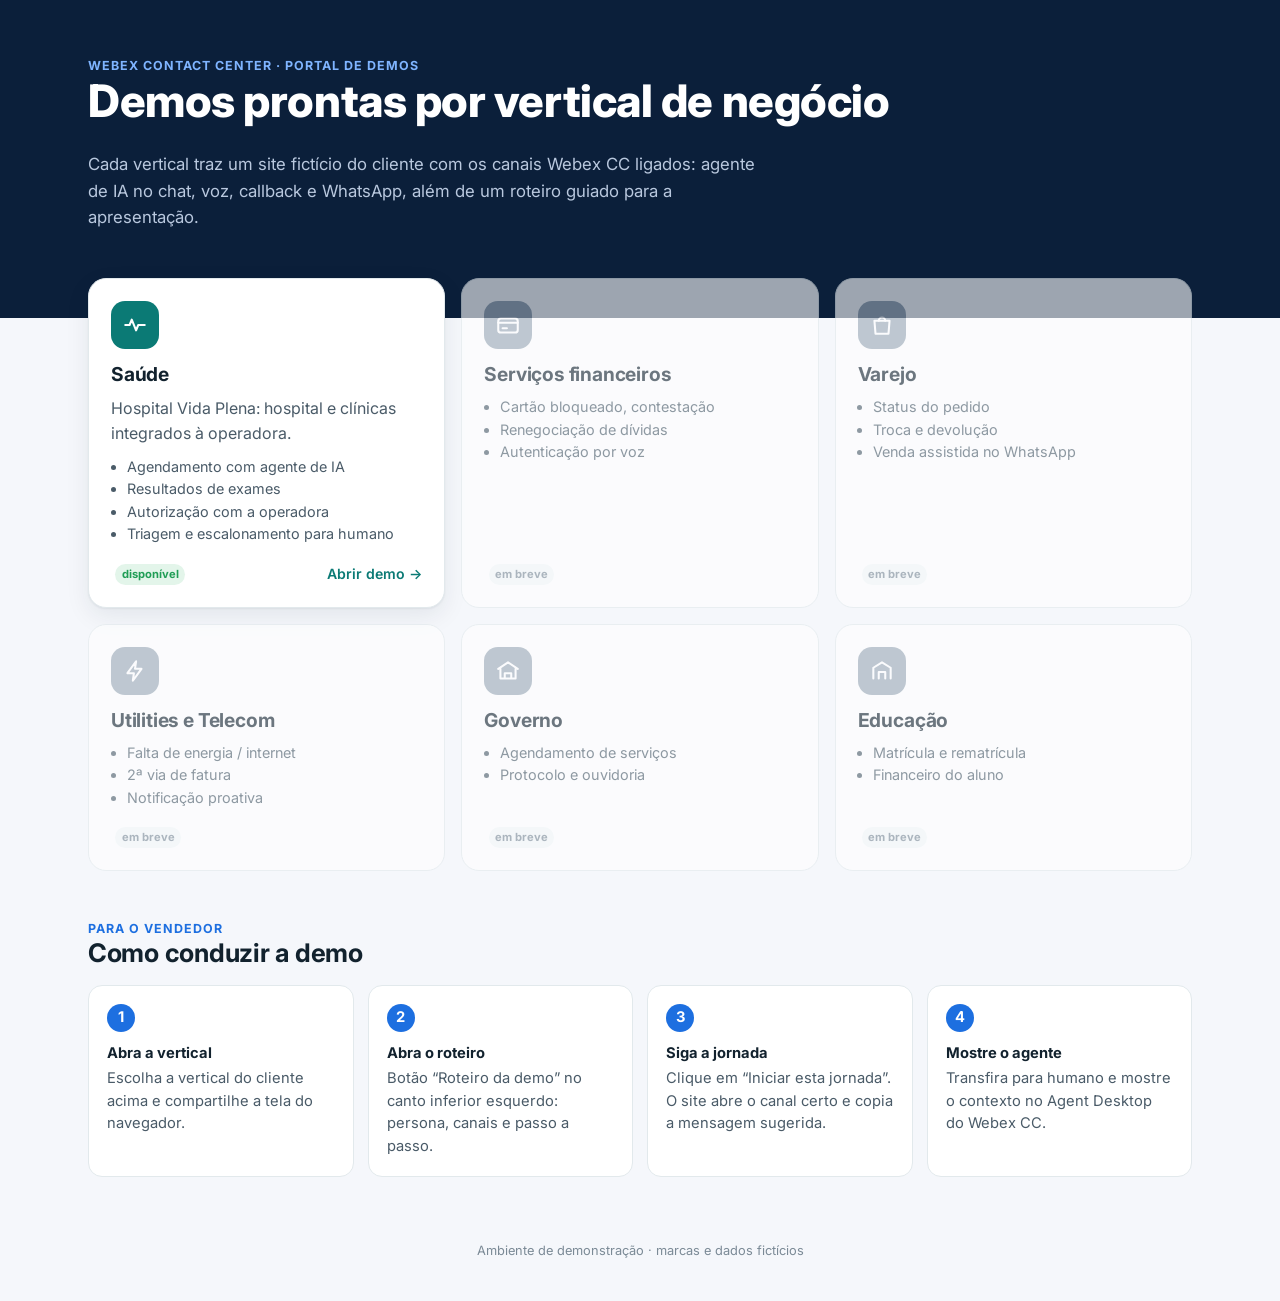
==== index.html @ d92956d3 "Portal de demos Webex CC: hub de verticais + vertical Saúde Co-Authored-By: Claude Opus 5.5 <noreply" ====
<!doctype html>
<html lang="pt-BR">
<head>
  <meta charset="utf-8">
  <meta name="viewport" content="width=device-width, initial-scale=1">
  <title>Demo Hub Contact Center</title>
  <meta name="robots" content="noindex">
  <link rel="preconnect" href="https://fonts.googleapis.com">
  <link rel="stylesheet" href="https://fonts.googleapis.com/css2?family=Inter:wght@400;500;600;700;800&display=swap">
  <link rel="stylesheet" href="assets/css/base.css">
  <style>
    :root { --brand: #1d6fe0; --brand-2: #0b1f3a; }
    body { background: #f5f7fb; }
    .hub-hero { background: var(--brand-2); color: #fff; padding: 56px 0 72px; }
    .hub-hero .eyebrow { color: #7fb4ff; }
    .hub-hero h1 { font-size: clamp(1.9rem, 4.5vw, 2.8rem); font-weight: 800; max-width: 18em; }
    .hub-hero p { color: #b9c8de; max-width: 40em; font-size: 1.05rem; }
    .grid { display: grid; gap: 16px; margin-top: -40px; grid-template-columns: 1fr; }
    @media (min-width: 640px) { .grid { grid-template-columns: 1fr 1fr; } }
    @media (min-width: 1000px) { .grid { grid-template-columns: repeat(3, 1fr); } }
    .vcard {
      background: #fff; border-radius: 18px; padding: 22px; border: 1px solid var(--line);
      box-shadow: var(--shadow); text-decoration: none; color: inherit; display: flex; flex-direction: column; gap: 10px;
      transition: transform .15s, border-color .15s;
    }
    a.vcard:hover { transform: translateY(-3px); border-color: var(--vc, var(--brand)); }
    .vcard .vi { width: 48px; height: 48px; border-radius: 14px; display: grid; place-items: center; color: #fff; background: var(--vc, var(--brand)); }
    .vcard .vi svg { width: 26px; height: 26px; }
    .vcard h2 { font-size: 1.2rem; margin: 4px 0 0; }
    .vcard ul { margin: 0; padding-left: 1.1em; color: var(--ink-2); font-size: .9rem; }
    .vcard .foot { margin-top: auto; padding-top: 8px; display: flex; justify-content: space-between; align-items: center; font-size: .88rem; font-weight: 600; color: var(--vc, var(--brand)); }
    .vcard.soon { opacity: .6; box-shadow: none; }
    .vcard.soon .vi { background: #9aa8b6; }
    .howto { margin: 48px auto 64px; }
    .steps { display: grid; gap: 14px; grid-template-columns: 1fr; counter-reset: s; }
    @media (min-width: 800px) { .steps { grid-template-columns: repeat(4, 1fr); } }
    .steps li { list-style: none; background: #fff; border: 1px solid var(--line); border-radius: 14px; padding: 18px; font-size: .92rem; color: var(--ink-2); }
    .steps li::before { counter-increment: s; content: counter(s); display: grid; place-items: center; width: 28px; height: 28px; border-radius: 50%; background: var(--brand); color: #fff; font-weight: 700; margin-bottom: 10px; }
    .steps b { color: var(--ink); display: block; margin-bottom: 2px; }
    .steps { padding: 0; }
    footer { text-align: center; font-size: .8rem; color: var(--ink-3); padding: 0 16px 40px; }
  </style>
</head>
<body>
  <header class="hub-hero">
    <div class="wrap">
      <div class="eyebrow">Webex Contact Center · Portal de demos</div>
      <h1>Demos prontas por vertical de negócio</h1>
      <p>Cada vertical traz um site fictício do cliente com os canais Webex CC ligados: agente de IA no chat, voz, callback e WhatsApp, além de um roteiro guiado para a apresentação.</p>
    </div>
  </header>

  <main class="wrap">
    <section class="grid">
      <a class="vcard" href="saude/" style="--vc:#0b7a75">
        <span class="vi"><svg viewBox="0 0 24 24" fill="none" stroke="currentColor" stroke-width="1.9" stroke-linecap="round" stroke-linejoin="round"><path d="M3 12h4l2-5 4 10 2-5h6"/></svg></span>
        <h2>Saúde</h2>
        <p class="muted" style="margin:0">Hospital Vida Plena: hospital e clínicas integrados à operadora.</p>
        <ul>
          <li>Agendamento com agente de IA</li>
          <li>Resultados de exames</li>
          <li>Autorização com a operadora</li>
          <li>Triagem e escalonamento para humano</li>
        </ul>
        <div class="foot"><span class="badge ok">disponível</span><span>Abrir demo →</span></div>
      </a>

      <div class="vcard soon">
        <span class="vi"><svg viewBox="0 0 24 24" fill="none" stroke="currentColor" stroke-width="1.9" stroke-linecap="round" stroke-linejoin="round"><rect x="3" y="6" width="18" height="13" rx="2.5"/><path d="M3 10h18M7 15h4"/></svg></span>
        <h2>Serviços financeiros</h2>
        <ul><li>Cartão bloqueado, contestação</li><li>Renegociação de dívidas</li><li>Autenticação por voz</li></ul>
        <div class="foot"><span class="badge">em breve</span></div>
      </div>

      <div class="vcard soon">
        <span class="vi"><svg viewBox="0 0 24 24" fill="none" stroke="currentColor" stroke-width="1.9" stroke-linecap="round" stroke-linejoin="round"><path d="M5 8h14l-1 12H6Z"/><path d="M9 8a3 3 0 0 1 6 0"/></svg></span>
        <h2>Varejo</h2>
        <ul><li>Status do pedido</li><li>Troca e devolução</li><li>Venda assistida no WhatsApp</li></ul>
        <div class="foot"><span class="badge">em breve</span></div>
      </div>

      <div class="vcard soon">
        <span class="vi"><svg viewBox="0 0 24 24" fill="none" stroke="currentColor" stroke-width="1.9" stroke-linecap="round" stroke-linejoin="round"><path d="M13 3 5 14h6l-1 7 8-11h-6Z"/></svg></span>
        <h2>Utilities e Telecom</h2>
        <ul><li>Falta de energia / internet</li><li>2ª via de fatura</li><li>Notificação proativa</li></ul>
        <div class="foot"><span class="badge">em breve</span></div>
      </div>

      <div class="vcard soon">
        <span class="vi"><svg viewBox="0 0 24 24" fill="none" stroke="currentColor" stroke-width="1.9" stroke-linecap="round" stroke-linejoin="round"><path d="M3 10 12 4l9 6M5 10v9h14v-9M9 19v-5h6v5"/></svg></span>
        <h2>Governo</h2>
        <ul><li>Agendamento de serviços</li><li>Protocolo e ouvidoria</li></ul>
        <div class="foot"><span class="badge">em breve</span></div>
      </div>

      <div class="vcard soon">
        <span class="vi"><svg viewBox="0 0 24 24" fill="none" stroke="currentColor" stroke-width="1.9" stroke-linecap="round" stroke-linejoin="round"><path d="M4 19V9l8-5 8 5v10"/><path d="M9 19v-6h6v6"/></svg></span>
        <h2>Educação</h2>
        <ul><li>Matrícula e rematrícula</li><li>Financeiro do aluno</li></ul>
        <div class="foot"><span class="badge">em breve</span></div>
      </div>
    </section>

    <section class="howto">
      <div class="eyebrow">Para o vendedor</div>
      <h2 style="font-size:1.6rem">Como conduzir a demo</h2>
      <ol class="steps">
        <li><b>Abra a vertical</b>Escolha a vertical do cliente acima e compartilhe a tela do navegador.</li>
        <li><b>Abra o roteiro</b>Botão “Roteiro da demo” no canto inferior esquerdo: persona, canais e passo a passo.</li>
        <li><b>Siga a jornada</b>Clique em “Iniciar esta jornada”. O site abre o canal certo e copia a mensagem sugerida.</li>
        <li><b>Mostre o agente</b>Transfira para humano e mostre o contexto no Agent Desktop do Webex CC.</li>
      </ol>
    </section>
  </main>
  <footer>Ambiente de demonstração · marcas e dados fictícios</footer>
</body>
</html>
---- assets/css/base.css ----
/* ==========================================================
   Base compartilhada do Demo Hub — tokens, componentes, kit
   Cada vertical sobrescreve --brand / --brand-2 / --accent
   ========================================================== */
:root {
  --brand: #0b7a75;
  --brand-2: #0e4f8a;
  --accent: #f2a541;
  --ink: #12222e;
  --ink-2: #4a5b68;
  --ink-3: #7b8a96;
  --bg: #ffffff;
  --bg-soft: #f4f8f9;
  --line: #e2e9ec;
  --ok: #1f9d55;
  --warn: #c77700;
  --danger: #c93636;
  --radius: 14px;
  --radius-sm: 9px;
  --shadow: 0 1px 2px rgba(18, 34, 46, .06), 0 8px 24px rgba(18, 34, 46, .08);
  --font: "Inter", system-ui, -apple-system, "Segoe UI", Roboto, sans-serif;
}

* { box-sizing: border-box; }
html { scroll-behavior: smooth; }
body {
  margin: 0;
  font-family: var(--font);
  color: var(--ink);
  background: var(--bg);
  line-height: 1.55;
  -webkit-font-smoothing: antialiased;
}
img, svg { display: block; max-width: 100%; }
a { color: var(--brand-2); }
h1, h2, h3 { line-height: 1.2; margin: 0 0 .5em; letter-spacing: -.01em; }
p { margin: 0 0 1em; }

.wrap { width: 100%; max-width: 1160px; margin: 0 auto; padding: 0 16px; }
@media (min-width: 720px) { .wrap { padding: 0 28px; } }

.eyebrow {
  font-size: .78rem; font-weight: 700; letter-spacing: .08em;
  text-transform: uppercase; color: var(--brand);
}
.muted { color: var(--ink-2); }

/* ---------- Botões ---------- */
.btn {
  display: inline-flex; align-items: center; justify-content: center; gap: .5em;
  font: inherit; font-weight: 600; font-size: .95rem;
  padding: .72em 1.15em; border-radius: 999px; border: 1.5px solid transparent;
  cursor: pointer; text-decoration: none; transition: transform .12s, box-shadow .12s, background .12s;
  white-space: nowrap;
}
.btn svg { width: 1.15em; height: 1.15em; flex: none; }
.btn:active { transform: translateY(1px); }
.btn-primary { background: var(--brand); color: #fff; }
.btn-primary:hover { box-shadow: 0 6px 18px color-mix(in srgb, var(--brand) 35%, transparent); }
.btn-secondary { background: #fff; color: var(--brand); border-color: color-mix(in srgb, var(--brand) 35%, #fff); }
.btn-secondary:hover { background: color-mix(in srgb, var(--brand) 6%, #fff); }
.btn-ghost { background: transparent; color: inherit; border-color: currentColor; }
.btn-sm { font-size: .85rem; padding: .5em .9em; }
.btn[disabled], .btn.is-disabled { opacity: .45; cursor: not-allowed; }

/* ---------- Formulários ---------- */
.field { display: grid; gap: .35em; margin-bottom: .9em; }
.field label { font-size: .85rem; font-weight: 600; color: var(--ink-2); }
.field input, .field select, .field textarea {
  font: inherit; padding: .7em .85em; border-radius: var(--radius-sm);
  border: 1.5px solid var(--line); background: #fff; color: var(--ink); width: 100%;
}
.field input:focus, .field select:focus, .field textarea:focus {
  outline: none; border-color: var(--brand);
  box-shadow: 0 0 0 3px color-mix(in srgb, var(--brand) 18%, transparent);
}
.form-row { display: grid; gap: 0 14px; }
@media (min-width: 560px) { .form-row { grid-template-columns: 1fr 1fr; } }

/* ---------- Modal ---------- */
.modal-backdrop {
  position: fixed; inset: 0; background: rgba(10, 22, 30, .55);
  display: none; align-items: flex-end; justify-content: center; z-index: 1000; padding: 0;
}
.modal-backdrop.open { display: flex; }
@media (min-width: 640px) { .modal-backdrop { align-items: center; padding: 24px; } }
.modal {
  background: #fff; width: 100%; max-width: 560px; max-height: 92vh; overflow: auto;
  border-radius: 18px 18px 0 0; padding: 22px 18px 24px; box-shadow: var(--shadow);
  animation: rise .18s ease-out;
}
@media (min-width: 640px) { .modal { border-radius: 18px; padding: 26px 28px; } }
@keyframes rise { from { transform: translateY(16px); } to { transform: none; } }
.modal-head { display: flex; align-items: flex-start; justify-content: space-between; gap: 12px; margin-bottom: 14px; }
.modal-head h3 { margin: 0; font-size: 1.2rem; }
.icon-btn {
  background: var(--bg-soft); border: 0; width: 36px; height: 36px; border-radius: 50%;
  display: grid; place-items: center; cursor: pointer; color: var(--ink-2); flex: none;
}
.icon-btn svg { width: 18px; height: 18px; }

/* Lista de canais dentro do modal */
.channel-list { display: grid; gap: 10px; }
.channel {
  display: flex; align-items: center; gap: 14px; text-align: left; width: 100%;
  font: inherit; color: inherit; background: #fff; cursor: pointer;
  border: 1.5px solid var(--line); border-radius: var(--radius); padding: 14px 16px;
  transition: border-color .12s, background .12s;
}
.channel:hover:not(.is-disabled) { border-color: var(--brand); background: color-mix(in srgb, var(--brand) 4%, #fff); }
.channel .ch-ico {
  width: 42px; height: 42px; border-radius: 12px; display: grid; place-items: center; flex: none;
  background: color-mix(in srgb, var(--brand) 12%, #fff); color: var(--brand);
}
.channel .ch-ico svg { width: 22px; height: 22px; }
.channel strong { display: block; font-size: .98rem; }
.channel small { color: var(--ink-3); font-size: .82rem; }
.channel.is-disabled { opacity: .55; cursor: not-allowed; }
.badge {
  display: inline-block; font-size: .7rem; font-weight: 700; padding: .15em .55em; border-radius: 999px;
  background: var(--bg-soft); color: var(--ink-3); margin-left: .4em; vertical-align: middle;
}
.badge.ok { background: #e3f5ea; color: var(--ok); }
.badge.warn { background: #fdf1de; color: var(--warn); }

.qr-box { display: grid; gap: 14px; justify-items: center; text-align: center; padding: 6px 0; }
.qr-box .qr { padding: 10px; background: #fff; border: 1px solid var(--line); border-radius: 12px; }
.big-number { font-size: 1.6rem; font-weight: 800; letter-spacing: .01em; color: var(--brand-2); }
.back-link { background: none; border: 0; color: var(--brand); font: inherit; font-weight: 600; cursor: pointer; padding: 0; margin-bottom: 12px; }

/* ---------- Toast ---------- */
.toast-stack { position: fixed; right: 16px; left: 16px; bottom: 16px; display: grid; gap: 8px; z-index: 1200; pointer-events: none; }
@media (min-width: 640px) { .toast-stack { left: auto; width: 380px; } }
.toast {
  background: var(--ink); color: #fff; padding: 12px 16px; border-radius: 12px; font-size: .9rem;
  box-shadow: var(--shadow); animation: rise .18s ease-out; pointer-events: auto;
  border-left: 4px solid var(--brand);
}
.toast.warn { border-left-color: var(--accent); }
.toast.err { border-left-color: var(--danger); }

/* ---------- Painel do vendedor (Modo demo) ---------- */
.demo-launcher {
  position: fixed; left: 16px; bottom: 16px; z-index: 900;
  background: var(--ink); color: #fff; border: 0; border-radius: 999px;
  padding: .65em 1.05em; font: inherit; font-weight: 600; font-size: .85rem; cursor: pointer;
  display: inline-flex; align-items: center; gap: .5em; box-shadow: var(--shadow);
}
.demo-launcher svg { width: 16px; height: 16px; }
.demo-launcher.hidden { display: none; }
.drawer {
  position: fixed; top: 0; left: 0; bottom: 0; width: min(420px, 100%); background: #fff; z-index: 1100;
  transform: translateX(-100%); transition: transform .22s ease; box-shadow: var(--shadow);
  display: flex; flex-direction: column;
}
.drawer.open { transform: none; }
.drawer-head { padding: 18px 18px 12px; border-bottom: 1px solid var(--line); display: flex; justify-content: space-between; align-items: center; gap: 12px; }
.drawer-head h3 { margin: 0; font-size: 1.05rem; }
.drawer-body { padding: 16px 18px 40px; overflow: auto; flex: 1; }
.drawer h4 { font-size: .78rem; text-transform: uppercase; letter-spacing: .08em; color: var(--ink-3); margin: 18px 0 8px; }
.kv { display: grid; grid-template-columns: auto 1fr auto; gap: 6px 10px; align-items: center; font-size: .9rem; }
.kv dt { color: var(--ink-3); }
.kv dd { margin: 0; font-weight: 600; word-break: break-word; }
.copy { background: var(--bg-soft); border: 0; border-radius: 6px; font: inherit; font-size: .75rem; padding: .25em .55em; cursor: pointer; color: var(--ink-2); }
.status-list { list-style: none; padding: 0; margin: 0; display: grid; gap: 6px; font-size: .9rem; }
.status-list li { display: flex; justify-content: space-between; gap: 8px; }
details.script { border: 1px solid var(--line); border-radius: 10px; margin-bottom: 8px; }
details.script summary { cursor: pointer; padding: 10px 12px; font-weight: 600; font-size: .92rem; }
details.script ol { margin: 0; padding: 0 14px 12px 34px; font-size: .88rem; color: var(--ink-2); }
details.script ol li { margin-bottom: 6px; }
details.script .say { display: block; margin-top: 3px; background: var(--bg-soft); border-radius: 6px; padding: 4px 8px; color: var(--ink); font-style: italic; }
details.script .actions { padding: 0 12px 12px; }
.hint { font-size: .8rem; color: var(--ink-3); }
kbd { font: inherit; font-size: .75rem; background: var(--bg-soft); border: 1px solid var(--line); border-radius: 4px; padding: 0 .35em; }

.callback-ok { text-align: center; padding: 10px 0; }
.callback-ok .tick { width: 56px; height: 56px; border-radius: 50%; background: #e3f5ea; color: var(--ok); display: grid; place-items: center; margin: 0 auto 10px; }
.callback-ok .tick svg { width: 28px; height: 28px; }

/* Destaque no launcher do widget de chat */
.chat-pulse { outline: 3px solid var(--accent) !important; outline-offset: 4px; border-radius: 50%; }
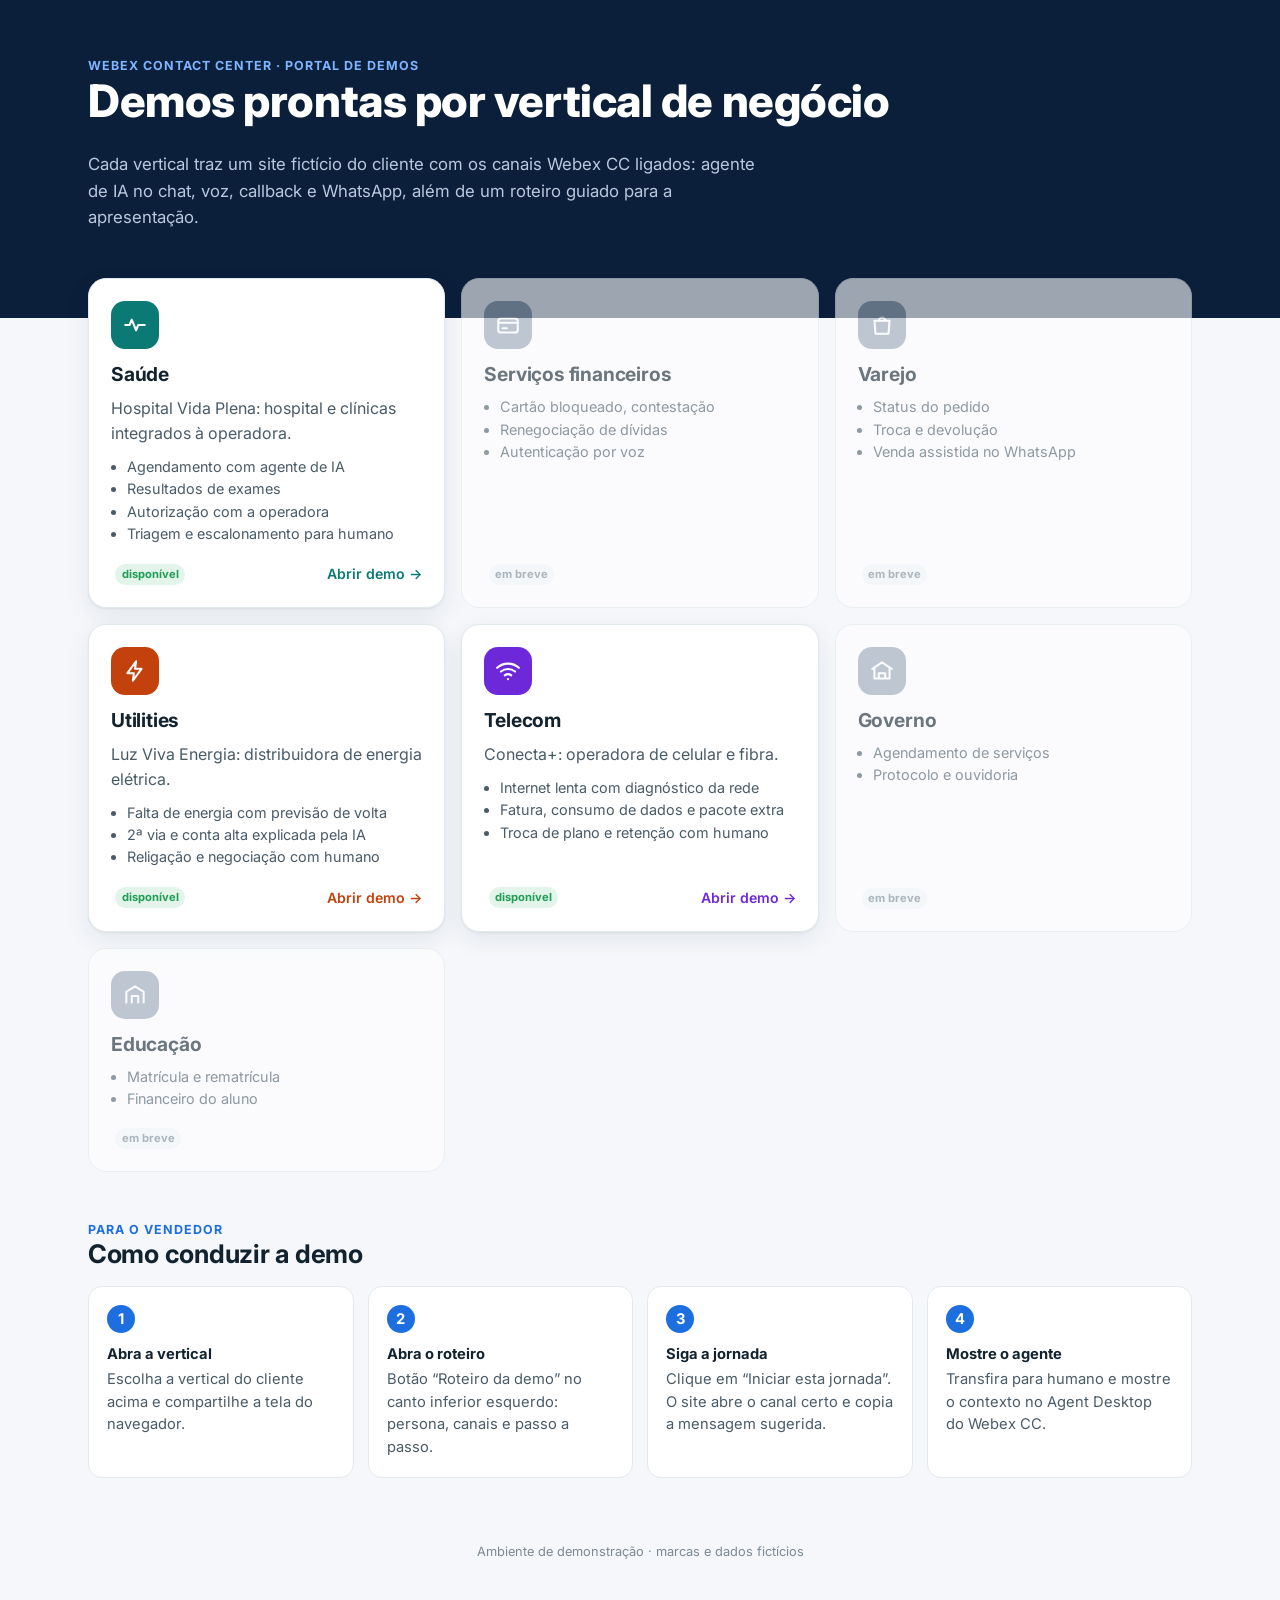
==== commit 7bd44cc7: "Utilities e Telecom: sites da Luz Viva (Clara) e Conecta+ (Nina) - Novas verticais utilities/ e tele" ====
--- a/index.html
+++ b/index.html
@@ -79,12 +79,29 @@
         <div class="foot"><span class="badge">em breve</span></div>
       </div>
 
-      <div class="vcard soon">
+      <a class="vcard" href="utilities/" style="--vc:#c2410c">
         <span class="vi"><svg viewBox="0 0 24 24" fill="none" stroke="currentColor" stroke-width="1.9" stroke-linecap="round" stroke-linejoin="round"><path d="M13 3 5 14h6l-1 7 8-11h-6Z"/></svg></span>
-        <h2>Utilities e Telecom</h2>
-        <ul><li>Falta de energia / internet</li><li>2ª via de fatura</li><li>Notificação proativa</li></ul>
-        <div class="foot"><span class="badge">em breve</span></div>
-      </div>
+        <h2>Utilities</h2>
+        <p class="muted" style="margin:0">Luz Viva Energia: distribuidora de energia elétrica.</p>
+        <ul>
+          <li>Falta de energia com previsão de volta</li>
+          <li>2ª via e conta alta explicada pela IA</li>
+          <li>Religação e negociação com humano</li>
+        </ul>
+        <div class="foot"><span class="badge ok">disponível</span><span>Abrir demo →</span></div>
+      </a>
+
+      <a class="vcard" href="telecom/" style="--vc:#6d28d9">
+        <span class="vi"><svg viewBox="0 0 24 24" fill="none" stroke="currentColor" stroke-width="1.9" stroke-linecap="round" stroke-linejoin="round"><path d="M2 9a15 15 0 0 1 20 0M5.5 12.5a10 10 0 0 1 13 0M9 16a5 5 0 0 1 6 0"/><path d="M12 19.5h.01"/></svg></span>
+        <h2>Telecom</h2>
+        <p class="muted" style="margin:0">Conecta+: operadora de celular e fibra.</p>
+        <ul>
+          <li>Internet lenta com diagnóstico da rede</li>
+          <li>Fatura, consumo de dados e pacote extra</li>
+          <li>Troca de plano e retenção com humano</li>
+        </ul>
+        <div class="foot"><span class="badge ok">disponível</span><span>Abrir demo →</span></div>
+      </a>
 
       <div class="vcard soon">
         <span class="vi"><svg viewBox="0 0 24 24" fill="none" stroke="currentColor" stroke-width="1.9" stroke-linecap="round" stroke-linejoin="round"><path d="M3 10 12 4l9 6M5 10v9h14v-9M9 19v-5h6v5"/></svg></span>
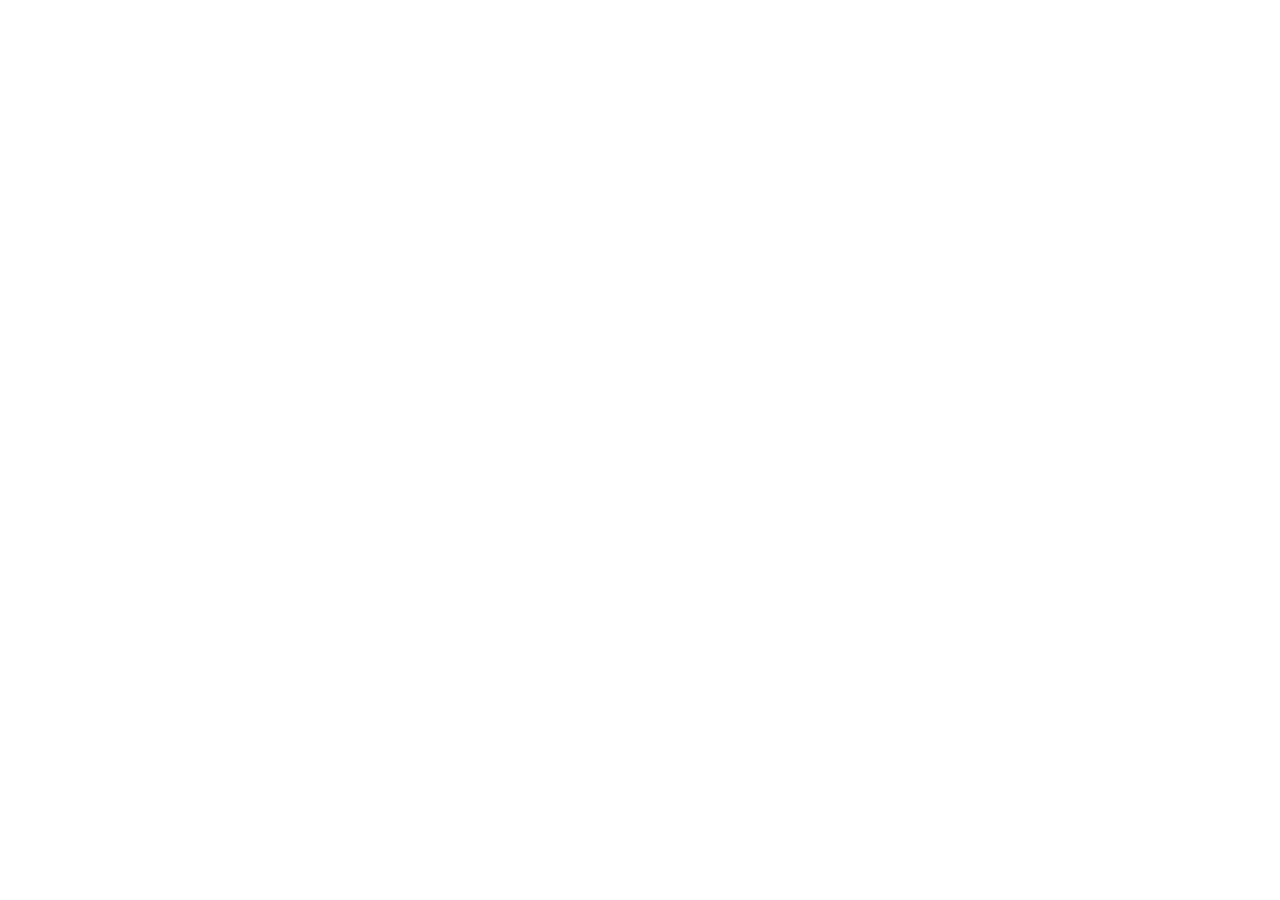
==== commit 29f90260: "GitHub Pages só redireciona para wxcc-demos.com Co-Authored-By: Claude Opus 5.5 <noreply@anthropic.c" ====
--- a/index.html
+++ b/index.html
@@ -1,134 +1,18 @@
 <!doctype html>
 <html lang="pt-BR">
 <head>
-  <meta charset="utf-8">
-  <meta name="viewport" content="width=device-width, initial-scale=1">
-  <title>Demo Hub Contact Center</title>
-  <meta name="robots" content="noindex">
-  <link rel="preconnect" href="https://fonts.googleapis.com">
-  <link rel="stylesheet" href="https://fonts.googleapis.com/css2?family=Inter:wght@400;500;600;700;800&display=swap">
-  <link rel="stylesheet" href="assets/css/base.css">
-  <style>
-    :root { --brand: #1d6fe0; --brand-2: #0b1f3a; }
-    body { background: #f5f7fb; }
-    .hub-hero { background: var(--brand-2); color: #fff; padding: 56px 0 72px; }
-    .hub-hero .eyebrow { color: #7fb4ff; }
-    .hub-hero h1 { font-size: clamp(1.9rem, 4.5vw, 2.8rem); font-weight: 800; max-width: 18em; }
-    .hub-hero p { color: #b9c8de; max-width: 40em; font-size: 1.05rem; }
-    .grid { display: grid; gap: 16px; margin-top: -40px; grid-template-columns: 1fr; }
-    @media (min-width: 640px) { .grid { grid-template-columns: 1fr 1fr; } }
-    @media (min-width: 1000px) { .grid { grid-template-columns: repeat(3, 1fr); } }
-    .vcard {
-      background: #fff; border-radius: 18px; padding: 22px; border: 1px solid var(--line);
-      box-shadow: var(--shadow); text-decoration: none; color: inherit; display: flex; flex-direction: column; gap: 10px;
-      transition: transform .15s, border-color .15s;
-    }
-    a.vcard:hover { transform: translateY(-3px); border-color: var(--vc, var(--brand)); }
-    .vcard .vi { width: 48px; height: 48px; border-radius: 14px; display: grid; place-items: center; color: #fff; background: var(--vc, var(--brand)); }
-    .vcard .vi svg { width: 26px; height: 26px; }
-    .vcard h2 { font-size: 1.2rem; margin: 4px 0 0; }
-    .vcard ul { margin: 0; padding-left: 1.1em; color: var(--ink-2); font-size: .9rem; }
-    .vcard .foot { margin-top: auto; padding-top: 8px; display: flex; justify-content: space-between; align-items: center; font-size: .88rem; font-weight: 600; color: var(--vc, var(--brand)); }
-    .vcard.soon { opacity: .6; box-shadow: none; }
-    .vcard.soon .vi { background: #9aa8b6; }
-    .howto { margin: 48px auto 64px; }
-    .steps { display: grid; gap: 14px; grid-template-columns: 1fr; counter-reset: s; }
-    @media (min-width: 800px) { .steps { grid-template-columns: repeat(4, 1fr); } }
-    .steps li { list-style: none; background: #fff; border: 1px solid var(--line); border-radius: 14px; padding: 18px; font-size: .92rem; color: var(--ink-2); }
-    .steps li::before { counter-increment: s; content: counter(s); display: grid; place-items: center; width: 28px; height: 28px; border-radius: 50%; background: var(--brand); color: #fff; font-weight: 700; margin-bottom: 10px; }
-    .steps b { color: var(--ink); display: block; margin-bottom: 2px; }
-    .steps { padding: 0; }
-    footer { text-align: center; font-size: .8rem; color: var(--ink-3); padding: 0 16px 40px; }
-  </style>
+<meta charset="utf-8">
+<meta name="viewport" content="width=device-width, initial-scale=1">
+<meta name="robots" content="noindex">
+<title>Demo Hub mudou de endereço</title>
+<script>
+  // O portal saiu do GitHub Pages: leva o mesmo caminho para wxcc-demos.com
+  var p = location.pathname.replace(/^\/webex-cc-demos/, '') || '/';
+  location.replace('https://wxcc-demos.com' + p + location.search + location.hash);
+</script>
+<style>body{font-family:system-ui,sans-serif;margin:3rem 1rem;text-align:center;color:#222;background:#fff}</style>
 </head>
 <body>
-  <header class="hub-hero">
-    <div class="wrap">
-      <div class="eyebrow">Webex Contact Center · Portal de demos</div>
-      <h1>Demos prontas por vertical de negócio</h1>
-      <p>Cada vertical traz um site fictício do cliente com os canais Webex CC ligados: agente de IA no chat, voz, callback e WhatsApp, além de um roteiro guiado para a apresentação.</p>
-    </div>
-  </header>
-
-  <main class="wrap">
-    <section class="grid">
-      <a class="vcard" href="saude/" style="--vc:#0b7a75">
-        <span class="vi"><svg viewBox="0 0 24 24" fill="none" stroke="currentColor" stroke-width="1.9" stroke-linecap="round" stroke-linejoin="round"><path d="M3 12h4l2-5 4 10 2-5h6"/></svg></span>
-        <h2>Saúde</h2>
-        <p class="muted" style="margin:0">Hospital Vida Plena: hospital e clínicas integrados à operadora.</p>
-        <ul>
-          <li>Agendamento com agente de IA</li>
-          <li>Resultados de exames</li>
-          <li>Autorização com a operadora</li>
-          <li>Triagem e escalonamento para humano</li>
-        </ul>
-        <div class="foot"><span class="badge ok">disponível</span><span>Abrir demo →</span></div>
-      </a>
-
-      <div class="vcard soon">
-        <span class="vi"><svg viewBox="0 0 24 24" fill="none" stroke="currentColor" stroke-width="1.9" stroke-linecap="round" stroke-linejoin="round"><rect x="3" y="6" width="18" height="13" rx="2.5"/><path d="M3 10h18M7 15h4"/></svg></span>
-        <h2>Serviços financeiros</h2>
-        <ul><li>Cartão bloqueado, contestação</li><li>Renegociação de dívidas</li><li>Autenticação por voz</li></ul>
-        <div class="foot"><span class="badge">em breve</span></div>
-      </div>
-
-      <div class="vcard soon">
-        <span class="vi"><svg viewBox="0 0 24 24" fill="none" stroke="currentColor" stroke-width="1.9" stroke-linecap="round" stroke-linejoin="round"><path d="M5 8h14l-1 12H6Z"/><path d="M9 8a3 3 0 0 1 6 0"/></svg></span>
-        <h2>Varejo</h2>
-        <ul><li>Status do pedido</li><li>Troca e devolução</li><li>Venda assistida no WhatsApp</li></ul>
-        <div class="foot"><span class="badge">em breve</span></div>
-      </div>
-
-      <a class="vcard" href="utilities/" style="--vc:#c2410c">
-        <span class="vi"><svg viewBox="0 0 24 24" fill="none" stroke="currentColor" stroke-width="1.9" stroke-linecap="round" stroke-linejoin="round"><path d="M13 3 5 14h6l-1 7 8-11h-6Z"/></svg></span>
-        <h2>Utilities</h2>
-        <p class="muted" style="margin:0">Luz Viva Energia: distribuidora de energia elétrica.</p>
-        <ul>
-          <li>Falta de energia com previsão de volta</li>
-          <li>2ª via e conta alta explicada pela IA</li>
-          <li>Religação e negociação com humano</li>
-        </ul>
-        <div class="foot"><span class="badge ok">disponível</span><span>Abrir demo →</span></div>
-      </a>
-
-      <a class="vcard" href="telecom/" style="--vc:#6d28d9">
-        <span class="vi"><svg viewBox="0 0 24 24" fill="none" stroke="currentColor" stroke-width="1.9" stroke-linecap="round" stroke-linejoin="round"><path d="M2 9a15 15 0 0 1 20 0M5.5 12.5a10 10 0 0 1 13 0M9 16a5 5 0 0 1 6 0"/><path d="M12 19.5h.01"/></svg></span>
-        <h2>Telecom</h2>
-        <p class="muted" style="margin:0">Conecta+: operadora de celular e fibra.</p>
-        <ul>
-          <li>Internet lenta com diagnóstico da rede</li>
-          <li>Fatura, consumo de dados e pacote extra</li>
-          <li>Troca de plano e retenção com humano</li>
-        </ul>
-        <div class="foot"><span class="badge ok">disponível</span><span>Abrir demo →</span></div>
-      </a>
-
-      <div class="vcard soon">
-        <span class="vi"><svg viewBox="0 0 24 24" fill="none" stroke="currentColor" stroke-width="1.9" stroke-linecap="round" stroke-linejoin="round"><path d="M3 10 12 4l9 6M5 10v9h14v-9M9 19v-5h6v5"/></svg></span>
-        <h2>Governo</h2>
-        <ul><li>Agendamento de serviços</li><li>Protocolo e ouvidoria</li></ul>
-        <div class="foot"><span class="badge">em breve</span></div>
-      </div>
-
-      <div class="vcard soon">
-        <span class="vi"><svg viewBox="0 0 24 24" fill="none" stroke="currentColor" stroke-width="1.9" stroke-linecap="round" stroke-linejoin="round"><path d="M4 19V9l8-5 8 5v10"/><path d="M9 19v-6h6v6"/></svg></span>
-        <h2>Educação</h2>
-        <ul><li>Matrícula e rematrícula</li><li>Financeiro do aluno</li></ul>
-        <div class="foot"><span class="badge">em breve</span></div>
-      </div>
-    </section>
-
-    <section class="howto">
-      <div class="eyebrow">Para o vendedor</div>
-      <h2 style="font-size:1.6rem">Como conduzir a demo</h2>
-      <ol class="steps">
-        <li><b>Abra a vertical</b>Escolha a vertical do cliente acima e compartilhe a tela do navegador.</li>
-        <li><b>Abra o roteiro</b>Botão “Roteiro da demo” no canto inferior esquerdo: persona, canais e passo a passo.</li>
-        <li><b>Siga a jornada</b>Clique em “Iniciar esta jornada”. O site abre o canal certo e copia a mensagem sugerida.</li>
-        <li><b>Mostre o agente</b>Transfira para humano e mostre o contexto no Agent Desktop do Webex CC.</li>
-      </ol>
-    </section>
-  </main>
-  <footer>Ambiente de demonstração · marcas e dados fictícios</footer>
+<p>O Demo Hub mudou para <a href="https://wxcc-demos.com/">wxcc-demos.com</a>.</p>
 </body>
 </html>
